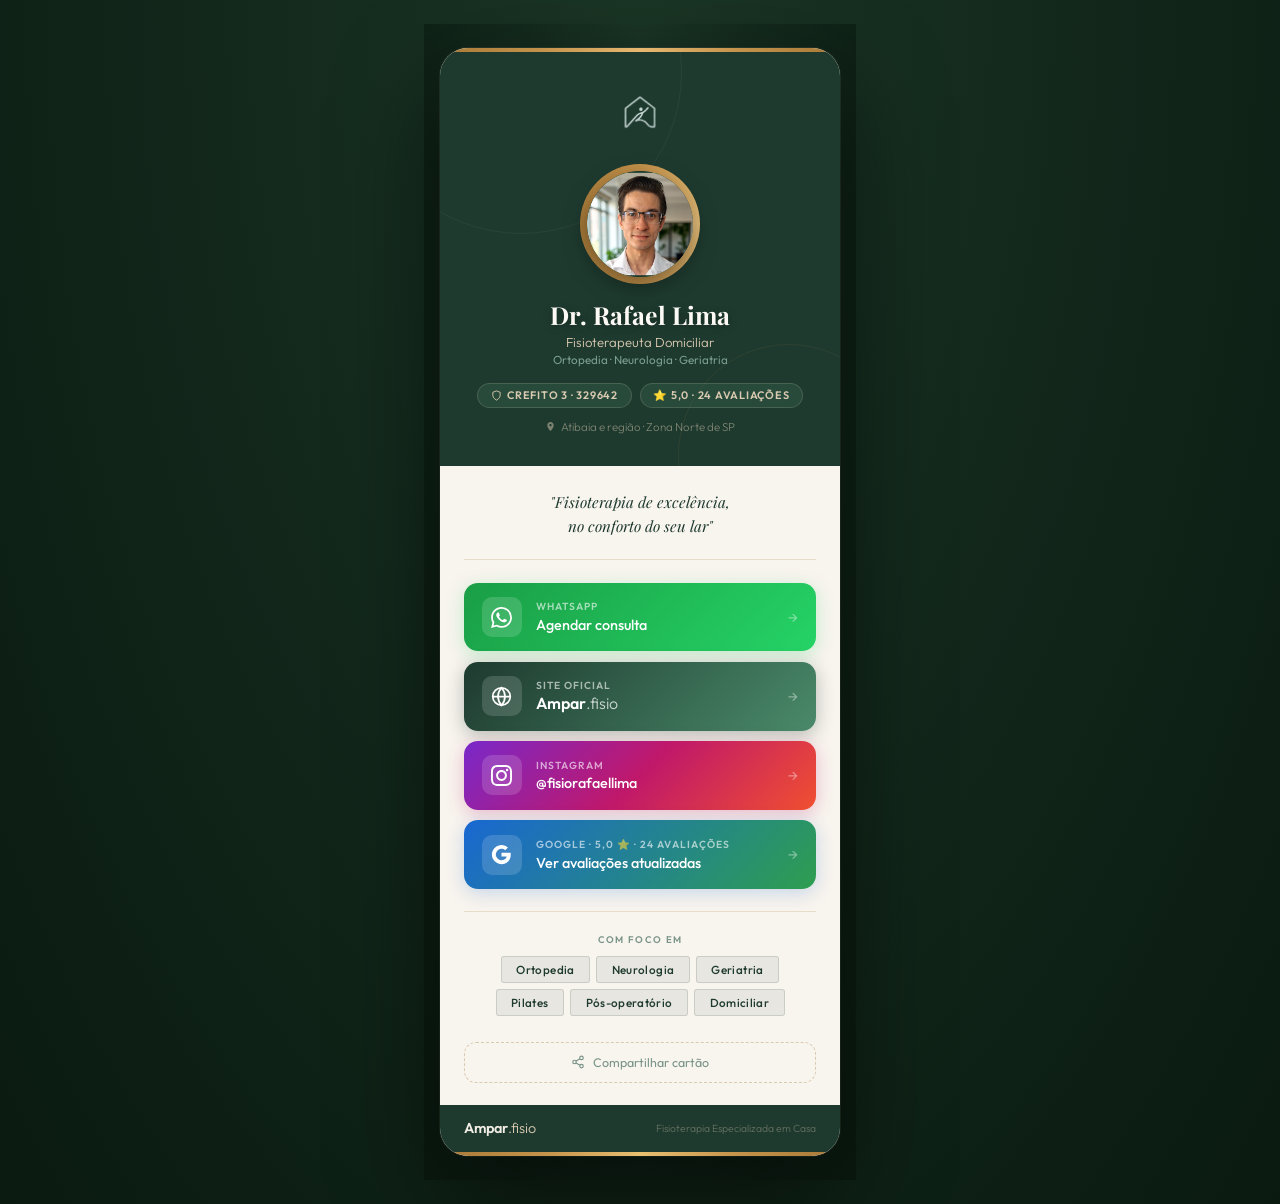
==== cartao.html @ 2c3168a8 "Rename cartao.html.html to cartao.html" ====
<!DOCTYPE html>
<html lang="pt-BR">
<head>
<meta charset="UTF-8">
<meta name="viewport" content="width=device-width, initial-scale=1.0, maximum-scale=1.0">
<title>Dr. Rafael Lima — Ampar.fisio</title>
<link href="https://fonts.googleapis.com/css2?family=Playfair+Display:ital,wght@0,400;0,700;1,400&family=Outfit:wght@300;400;500;600&display=swap" rel="stylesheet">
<style>
  :root {
    --forest:#1E3A2F; --forest-mid:#2A5040; --forest-light:#3D6B55;
    --sage:#7A9E8E; --sand:#D9C9B0; --sand-light:#E8DCCA;
    --cream:#F2EDE4; --cream-light:#F8F4EE; --white:#FDFAF6;
    --gold:#C4924A; --gold-dark:#A87A38;
    --ink:#18261E; --ink-mid:#3A5044; --ink-light:#7A9488;
  }
  *{box-sizing:border-box;margin:0;padding:0;-webkit-tap-highlight-color:transparent;}
  html,body{
    font-family:'Outfit',sans-serif;
    min-height:100vh;
    background:radial-gradient(ellipse at top,#1a3525 0%,#0a1a10 100%);
    display:flex;align-items:center;justify-content:center;
    padding:1.5rem 1rem;
  }

  .card{
    width:100%;max-width:400px;
    border-radius:28px;
    overflow:hidden;
    box-shadow:0 40px 100px rgba(0,0,0,0.55),0 0 0 1px rgba(217,201,176,0.1);
    background:var(--cream-light);
    animation:cardIn 0.6s cubic-bezier(0.16,1,0.3,1) forwards;
  }
  @keyframes cardIn{
    from{opacity:0;transform:translateY(24px) scale(0.97)}
    to{opacity:1;transform:translateY(0) scale(1)}
  }

  /* ── GOLD TOP ── */
  .gold-stripe{height:4px;background:linear-gradient(90deg,var(--gold-dark),var(--gold),#e8b870,var(--gold),var(--gold-dark));}

  /* ── HEADER ── */
  .header{
    background:var(--forest);
    padding:1.6rem 1.6rem 2rem;
    text-align:center;
    position:relative;overflow:hidden;
  }
  /* organic bg circles */
  .header::before{content:'';position:absolute;width:320px;height:320px;border-radius:50%;border:1.5px solid rgba(217,201,176,0.06);top:-140px;left:-80px;pointer-events:none;}
  .header::after{content:'';position:absolute;width:220px;height:220px;border-radius:50%;border:1px solid rgba(196,146,74,0.09);bottom:-100px;right:-60px;pointer-events:none;}

  /* Logo — real PNG, sem filtro para preservar cor original */
  .logo-wrap{
    display:flex;align-items:center;justify-content:center;gap:0.6rem;
    margin-bottom:1.4rem;position:relative;z-index:2;
  }
  .logo-name{
    font-family:'Outfit',sans-serif;
    font-size:1.2rem;font-weight:600;
    color:var(--cream);letter-spacing:-0.01em;
  }
  .logo-name span{font-weight:300;color:var(--sand);}
  .logo-img{
    height:68px;width:auto;
    /* Inverte para ficar legível sobre fundo escuro */

  }

  /* Avatar com foto real */
  .avatar-outer{
    position:relative;z-index:2;
    width:112px;height:112px;
    margin:0 auto 1.1rem;
  }
  .avatar-ring{
    position:absolute;inset:-4px;
    border-radius:50%;
    background:conic-gradient(var(--gold) 0deg,#e8c07a 90deg,var(--gold) 180deg,var(--gold-dark) 270deg,var(--gold) 360deg);
    animation:spin 8s linear infinite;
  }
  @keyframes spin{to{transform:rotate(360deg)}}
  .avatar-inner{
    position:absolute;inset:3px;
    border-radius:50%;
    overflow:hidden;
    background:var(--forest-mid);
    box-shadow:0 8px 24px rgba(0,0,0,0.4);
  }
  .avatar-inner img{
    width:100%;height:100%;
    object-fit:cover;
    object-position:center 5%;
    display:block;
  }

  .dr-name{
    font-family:'Playfair Display',serif;
    font-size:1.55rem;font-weight:700;
    color:var(--white);
    position:relative;z-index:2;
    margin-bottom:0.2rem;
    text-shadow:0 2px 8px rgba(0,0,0,0.3);
  }
  .dr-title{
    font-size:0.82rem;font-weight:300;
    color:var(--sand);
    position:relative;z-index:2;
    margin-bottom:0.12rem;
  }
  .dr-spec{
    font-size:0.73rem;font-weight:400;
    color:var(--sage);
    position:relative;z-index:2;
    margin-bottom:1rem;
  }

  .badges{display:flex;align-items:center;justify-content:center;gap:0.5rem;flex-wrap:wrap;position:relative;z-index:2;}
  .badge{
    display:inline-flex;align-items:center;gap:0.35rem;
    background:rgba(61,107,85,0.35);
    border:1px solid rgba(217,201,176,0.18);
    border-radius:20px;padding:0.28rem 0.8rem;
    font-size:0.68rem;font-weight:600;
    letter-spacing:0.07em;text-transform:uppercase;
    color:var(--sand);
  }
  .badge svg{width:11px;height:11px;}

  .location{
    display:flex;align-items:center;justify-content:center;gap:0.35rem;
    margin-top:0.7rem;
    font-size:0.72rem;font-weight:300;
    color:rgba(217,201,176,0.5);
    position:relative;z-index:2;
  }

  /* ── BODY ── */
  .body{padding:1.6rem 1.5rem;}

  .tagline{
    font-family:'Playfair Display',serif;
    font-style:italic;font-size:0.95rem;
    color:var(--forest);text-align:center;
    line-height:1.55;
    margin-bottom:1.4rem;padding-bottom:1.3rem;
    border-bottom:1px solid var(--sand-light);
  }

  /* ── BUTTONS ── */
  .btns{display:flex;flex-direction:column;gap:0.65rem;}
  .btn{
    display:flex;align-items:center;gap:0.9rem;
    padding:0.9rem 1.1rem;border-radius:14px;
    text-decoration:none;border:none;width:100%;text-align:left;
    cursor:pointer;
    transition:transform 0.18s ease,box-shadow 0.18s ease,filter 0.18s ease;
    -webkit-tap-highlight-color:transparent;
    position:relative;overflow:hidden;
  }
  .btn::after{
    content:'';
    position:absolute;inset:0;
    background:rgba(255,255,255,0);
    transition:background 0.15s;
  }
  .btn:active::after{background:rgba(255,255,255,0.12);}
  .btn:hover{transform:translateY(-2px);filter:brightness(1.06);}
  .btn:active{transform:scale(0.98);}

  .btn-wa{background:linear-gradient(135deg,#1a9e46,#25D366);box-shadow:0 4px 18px rgba(37,211,102,0.25);}
  .btn-site{background:linear-gradient(135deg,var(--forest),#4a8a6a);box-shadow:0 4px 18px rgba(30,58,47,0.3);}
  .btn-ig{background:linear-gradient(135deg,#7928ca,#c0186a,#f05030);box-shadow:0 4px 18px rgba(192,24,106,0.25);}
  .btn-gg{background:linear-gradient(135deg,#1967d2,#2e9e4f);box-shadow:0 4px 18px rgba(25,103,210,0.22);}

  .btn-icon{
    width:40px;height:40px;border-radius:10px;
    background:rgba(255,255,255,0.15);
    display:flex;align-items:center;justify-content:center;
    flex-shrink:0;
  }
  .btn-icon svg{width:21px;height:21px;}
  .btn-text{flex:1;}
  .btn-label{
    font-size:0.64rem;font-weight:600;
    letter-spacing:0.1em;text-transform:uppercase;
    color:rgba(255,255,255,0.6);
    display:block;margin-bottom:0.05rem;
  }
  .btn-val{font-size:0.9rem;font-weight:500;color:#fff;}
  .btn-arr{color:rgba(255,255,255,0.4);font-size:0.95rem;}

  /* ── SPECS ── */
  .specs{margin-top:1.4rem;padding-top:1.3rem;border-top:1px solid var(--sand-light);}
  .specs-lbl{
    font-size:0.6rem;font-weight:600;
    letter-spacing:0.14em;text-transform:uppercase;
    color:var(--ink-light);text-align:center;
    margin-bottom:0.7rem;
  }
  .specs-row{display:flex;flex-wrap:wrap;gap:0.4rem;justify-content:center;}
  .spec{
    background:rgba(30,58,47,0.07);
    border:1px solid rgba(30,58,47,0.15);
    color:var(--forest);
    font-size:0.73rem;font-weight:500;
    letter-spacing:0.03em;
    padding:0.3rem 0.9rem;border-radius:3px;
  }

  /* ── SHARE ── */
  .share-wrap{padding:0 1.5rem 1.4rem;}
  .share-btn{
    display:flex;align-items:center;justify-content:center;gap:0.45rem;
    width:100%;padding:0.75rem;
    background:none;border:1.5px dashed var(--sand);
    border-radius:12px;color:var(--ink-light);
    font-family:'Outfit',sans-serif;font-size:0.78rem;font-weight:400;
    cursor:pointer;
    transition:border-color 0.2s,color 0.2s,background 0.2s;
  }
  .share-btn:hover{border-color:var(--forest);color:var(--forest);background:rgba(30,58,47,0.04);}

  /* ── FOOTER ── */
  .footer{
    background:var(--forest);
    padding:0.9rem 1.5rem;
    display:flex;align-items:center;justify-content:space-between;
  }
  .footer-brand{font-family:'Outfit',sans-serif;font-size:0.9rem;font-weight:600;color:var(--cream);}
  .footer-brand span{font-weight:300;color:var(--sand);}
  .footer-copy{font-size:0.65rem;font-weight:300;color:rgba(217,201,176,0.38);}
  .gold-bottom{height:4px;background:linear-gradient(90deg,var(--gold-dark),var(--gold),#e8c070,var(--gold),var(--gold-dark));}

  /* ── TOAST ── */
  .toast{
    position:fixed;bottom:1.5rem;left:50%;
    transform:translateX(-50%) translateY(16px);
    background:var(--forest);color:var(--cream);
    padding:0.65rem 1.4rem;border-radius:10px;
    font-size:0.82rem;
    box-shadow:0 8px 24px rgba(0,0,0,0.3);
    opacity:0;pointer-events:none;
    transition:opacity 0.3s,transform 0.3s;
    z-index:999;white-space:nowrap;
  }
  .toast.show{opacity:1;transform:translateX(-50%) translateY(0);}

  .btn-val-brand{
    font-family:'Outfit',sans-serif;
    font-size:1rem;font-weight:600;color:#fff;display:block;
  }
  .btn-val-brand-light{font-weight:300;color:rgba(255,255,255,0.75);}

</style>
</head>
<body>
<div class="card">

  <div class="gold-stripe"></div>

  <div class="header">

    <!-- Logo real Ampar.fisio -->
    <div class="logo-wrap">
      <img class="logo-img" src="[data-uri]" alt="Ampar.fisio">
    </div>

    <!-- Foto real Dr. Rafael — rosto em destaque -->
    <div class="avatar-outer">
      <div class="avatar-ring"></div>
      <div class="avatar-inner">
        <img src="[data-uri]" alt="Dr. Rafael Lima">
      </div>
    </div>

    <h1 class="dr-name">Dr. Rafael Lima</h1>
    <p class="dr-title">Fisioterapeuta Domiciliar</p>
    <p class="dr-spec">Ortopedia · Neurologia · Geriatria</p>

    <div class="badges">
      <div class="badge">
        <svg viewBox="0 0 24 24" fill="none" stroke="currentColor" stroke-width="2"><path d="M12 22s8-4 8-10V5l-8-3-8 3v7c0 6 8 10 8 10z"/></svg>
        CREFITO 3 · 329642
      </div>
      <div class="badge">⭐ 5,0 · 24 avaliações</div>
    </div>

    <div class="location">
      <svg width="11" height="11" viewBox="0 0 24 24" fill="currentColor"><path d="M12 2C8.13 2 5 5.13 5 9c0 5.25 7 13 7 13s7-7.75 7-13c0-3.87-3.13-7-7-7zm0 9.5c-1.38 0-2.5-1.12-2.5-2.5s1.12-2.5 2.5-2.5 2.5 1.12 2.5 2.5-1.12 2.5-2.5 2.5z"/></svg>
      Atibaia e região · Zona Norte de SP
    </div>

  </div>

  <div class="body">

    <p class="tagline">"Fisioterapia de excelência,<br>no conforto do seu lar"</p>

    <div class="btns">

      <a href="https://wa.me/5511988791599?text=Ol%C3%A1%20Dr.%20Rafael%2C%20vim%20pelo%20seu%20cart%C3%A3o%20digital%20e%20gostaria%20de%20saber%20mais%20sobre%20o%20atendimento%20domiciliar."
         target="_blank" class="btn btn-wa">
        <div class="btn-icon">
          <svg viewBox="0 0 24 24" fill="white"><path d="M17.472 14.382c-.297-.149-1.758-.867-2.03-.967-.273-.099-.471-.148-.67.15-.197.297-.767.966-.94 1.164-.173.199-.347.223-.644.075-.297-.15-1.255-.463-2.39-1.475-.883-.788-1.48-1.761-1.653-2.059-.173-.297-.018-.458.13-.606.134-.133.298-.347.446-.52.149-.174.198-.298.298-.497.099-.198.05-.371-.025-.52-.075-.149-.669-1.612-.916-2.207-.242-.579-.487-.5-.669-.51-.173-.008-.371-.01-.57-.01-.198 0-.52.074-.792.372-.272.297-1.04 1.016-1.04 2.479 0 1.462 1.065 2.875 1.213 3.074.149.198 2.096 3.2 5.077 4.487.709.306 1.262.489 1.694.625.712.227 1.36.195 1.871.118.571-.085 1.758-.719 2.006-1.413.248-.694.248-1.289.173-1.413-.074-.124-.272-.198-.57-.347m-5.421 7.403h-.004a9.87 9.87 0 01-5.031-1.378l-.361-.214-3.741.982.998-3.648-.235-.374a9.86 9.86 0 01-1.51-5.26c.001-5.45 4.436-9.884 9.888-9.884 2.64 0 5.122 1.03 6.988 2.898a9.825 9.825 0 012.893 6.994c-.003 5.45-4.437 9.884-9.885 9.884m8.413-18.297A11.815 11.815 0 0012.05 0C5.495 0 .16 5.335.157 11.892c0 2.096.547 4.142 1.588 5.945L.057 24l6.305-1.654a11.882 11.882 0 005.683 1.448h.005c6.554 0 11.89-5.335 11.893-11.893a11.821 11.821 0 00-3.48-8.413z"/></svg>
        </div>
        <div class="btn-text">
          <span class="btn-label">WhatsApp</span>
          <span class="btn-val">Agendar consulta</span>
        </div>
        <span class="btn-arr">→</span>
      </a>

      <a href="https://122rafael.github.io/Ampar.fisio"
         target="_blank" class="btn btn-site">
        <div class="btn-icon">
          <svg viewBox="0 0 24 24" fill="none" stroke="white" stroke-width="2"><circle cx="12" cy="12" r="10"/><line x1="2" y1="12" x2="22" y2="12"/><path d="M12 2a15.3 15.3 0 0 1 4 10 15.3 15.3 0 0 1-4 10 15.3 15.3 0 0 1-4-10 15.3 15.3 0 0 1 4-10z"/></svg>
        </div>
        <div class="btn-text">
          <span class="btn-label">Site oficial</span>
          <span class="btn-val-brand">Ampar<span class="btn-val-brand-light">.fisio</span></span>
        </div>
        <span class="btn-arr">→</span>
      </a>

      <a href="https://www.instagram.com/fisiorafaellima"
         target="_blank" class="btn btn-ig">
        <div class="btn-icon">
          <svg viewBox="0 0 24 24" fill="white"><path d="M12 2.163c3.204 0 3.584.012 4.85.07 3.252.148 4.771 1.691 4.919 4.919.058 1.265.069 1.645.069 4.849 0 3.205-.012 3.584-.069 4.849-.149 3.225-1.664 4.771-4.919 4.919-1.266.058-1.644.07-4.85.07-3.204 0-3.584-.012-4.849-.07-3.26-.149-4.771-1.699-4.919-4.92-.058-1.265-.07-1.644-.07-4.849 0-3.204.013-3.583.07-4.849.149-3.227 1.664-4.771 4.919-4.919 1.266-.057 1.645-.069 4.849-.069zm0-2.163c-3.259 0-3.667.014-4.947.072-4.358.2-6.78 2.618-6.98 6.98-.059 1.281-.073 1.689-.073 4.948 0 3.259.014 3.668.072 4.948.2 4.358 2.618 6.78 6.98 6.98 1.281.058 1.689.072 4.948.072 3.259 0 3.668-.014 4.948-.072 4.354-.2 6.782-2.618 6.979-6.98.059-1.28.073-1.689.073-4.948 0-3.259-.014-3.667-.072-4.947-.196-4.354-2.617-6.78-6.979-6.98-1.281-.059-1.69-.073-4.949-.073zm0 5.838c-3.403 0-6.162 2.759-6.162 6.162s2.759 6.163 6.162 6.163 6.162-2.759 6.162-6.163c0-3.403-2.759-6.162-6.162-6.162zm0 10.162c-2.209 0-4-1.79-4-4 0-2.209 1.791-4 4-4s4 1.791 4 4c0 2.21-1.791 4-4 4zm6.406-11.845c-.796 0-1.441.645-1.441 1.44s.645 1.44 1.441 1.44c.795 0 1.439-.645 1.439-1.44s-.644-1.44-1.439-1.44z"/></svg>
        </div>
        <div class="btn-text">
          <span class="btn-label">Instagram</span>
          <span class="btn-val">@fisiorafaellima</span>
        </div>
        <span class="btn-arr">→</span>
      </a>

      <a href="https://www.google.com/search?q=Dr.+Rafael+Lima+Fisioterapia+Domiciliar+Especializada"
         target="_blank" class="btn btn-gg">
        <div class="btn-icon">
          <svg viewBox="0 0 24 24" fill="white"><path d="M22.56 12.25c0-.78-.07-1.53-.2-2.25H12v4.26h5.92c-.26 1.37-1.04 2.53-2.21 3.31v2.77h3.57c2.08-1.92 3.28-4.74 3.28-8.09z"/><path d="M12 23c2.97 0 5.46-.98 7.28-2.66l-3.57-2.77c-.98.66-2.23 1.06-3.71 1.06-2.86 0-5.29-1.93-6.16-4.53H2.18v2.84C3.99 20.53 7.7 23 12 23z"/><path d="M5.84 14.09c-.22-.66-.35-1.36-.35-2.09s.13-1.43.35-2.09V7.07H2.18C1.43 8.55 1 10.22 1 12s.43 3.45 1.18 4.93l2.85-2.22.81-.62z"/><path d="M12 5.38c1.62 0 3.06.56 4.21 1.64l3.15-3.15C17.45 2.09 14.97 1 12 1 7.7 1 3.99 3.47 2.18 7.07l3.66 2.84c.87-2.6 3.3-4.53 6.16-4.53z"/></svg>
        </div>
        <div class="btn-text">
          <span class="btn-label">Google · 5,0 ⭐ · 24 avaliações</span>
          <span class="btn-val">Ver avaliações atualizadas</span>
        </div>
        <span class="btn-arr">→</span>
      </a>

    </div>

    <div class="specs">
      <p class="specs-lbl">Com foco em</p>
      <div class="specs-row">
        <span class="spec">Ortopedia</span>
        <span class="spec">Neurologia</span>
        <span class="spec">Geriatria</span>
        <span class="spec">Pilates</span>
        <span class="spec">Pós-operatório</span>
        <span class="spec">Domiciliar</span>
      </div>
    </div>

  </div>

  <div class="share-wrap">
    <button class="share-btn" onclick="share()">
      <svg width="14" height="14" viewBox="0 0 24 24" fill="none" stroke="currentColor" stroke-width="2"><circle cx="18" cy="5" r="3"/><circle cx="6" cy="12" r="3"/><circle cx="18" cy="19" r="3"/><line x1="8.59" y1="13.51" x2="15.42" y2="17.49"/><line x1="15.41" y1="6.51" x2="8.59" y2="10.49"/></svg>
      Compartilhar cartão
    </button>
  </div>

  <div class="footer">
    <span class="footer-brand">Ampar<span>.fisio</span></span>
    <span class="footer-copy">Fisioterapia Especializada em Casa</span>
  </div>
  <div class="gold-bottom"></div>

</div>

<div class="toast" id="toast">✓ Copiado!</div>

<script>
function share(){
  var text = 'Dr. Rafael Lima — Ampar.fisio\nFisioterapia domiciliar especializada em Ortopedia\nAtibaia · Zona Norte de SP\n\nWhatsApp: (11) 98879-1599\nInstagram: @fisiorafaellima';
  if(navigator.share){
    navigator.share({title:'Dr. Rafael Lima — Ampar.fisio', text:text});
  } else if(navigator.clipboard){
    navigator.clipboard.writeText(text).then(function(){
      var t=document.getElementById('toast');
      t.classList.add('show');
      setTimeout(function(){t.classList.remove('show');},2200);
    });
  }
}
</script>
</body>
</html>
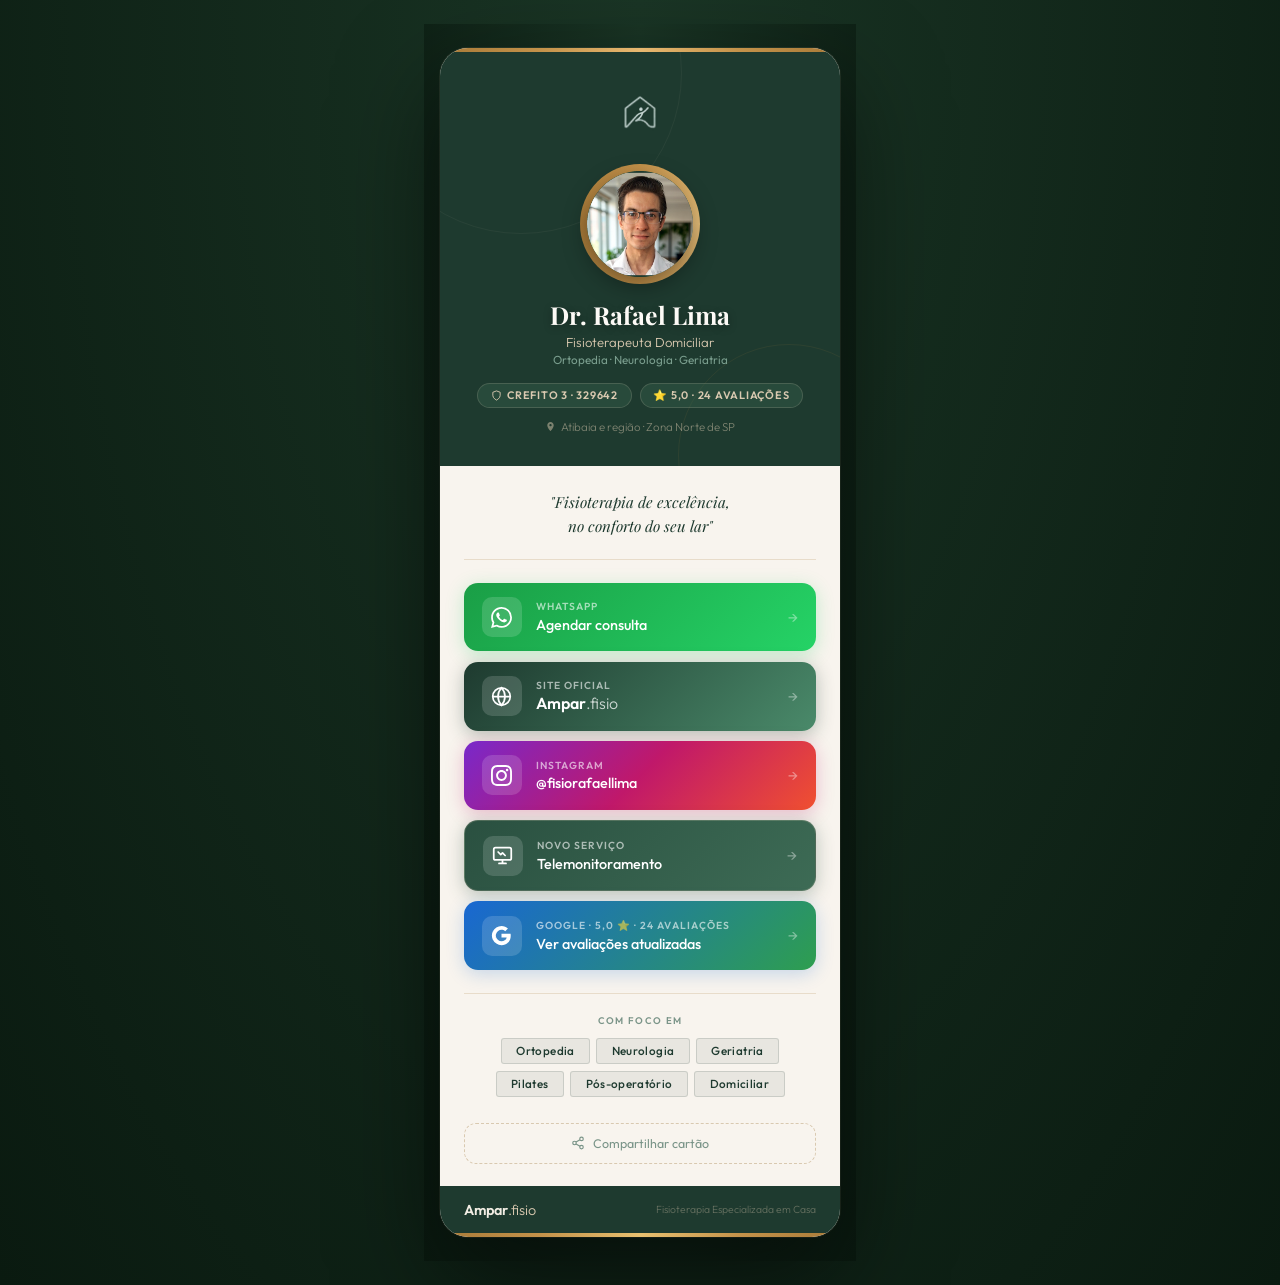
==== commit a2b0c788: "Add files via upload" ====
--- a/cartao.html
+++ b/cartao.html
@@ -251,6 +251,60 @@
   }
   .btn-val-brand-light{font-weight:300;color:rgba(255,255,255,0.75);}
 
+
+  /* ── SHARE MODAL ── */
+  .share-modal-overlay{
+    position:fixed;inset:0;z-index:9999;
+    background:rgba(0,0,0,0.55);backdrop-filter:blur(6px);
+    display:flex;align-items:flex-end;justify-content:center;
+    padding:1rem;
+    opacity:0;pointer-events:none;
+    transition:opacity 0.25s ease;
+  }
+  .share-modal-overlay.open{opacity:1;pointer-events:all;}
+
+  .share-modal-box{
+    background:var(--white);
+    border-radius:20px 20px 16px 16px;
+    padding:1.8rem 1.5rem 1.5rem;
+    width:100%;max-width:400px;
+    box-shadow:0 -8px 40px rgba(0,0,0,0.2);
+    transform:translateY(20px);
+    transition:transform 0.3s ease;
+  }
+  .share-modal-overlay.open .share-modal-box{transform:translateY(0);}
+
+  .share-modal-title{
+    font-family:'Playfair Display',serif;
+    font-size:1.15rem;font-weight:700;
+    color:var(--forest);text-align:center;margin-bottom:0.3rem;
+  }
+  .share-modal-sub{
+    font-size:0.75rem;font-weight:300;
+    color:var(--ink-light);text-align:center;margin-bottom:1.4rem;
+  }
+
+  .share-opt{
+    display:flex;align-items:center;justify-content:center;gap:0.7rem;
+    width:100%;padding:0.9rem;border-radius:12px;
+    font-family:'Outfit',sans-serif;font-size:0.9rem;font-weight:500;
+    border:none;cursor:pointer;margin-bottom:0.6rem;
+    transition:opacity 0.2s,transform 0.15s;
+  }
+  .share-opt:active{transform:scale(0.98);opacity:0.85;}
+
+  .share-opt-wa{background:linear-gradient(135deg,#1a9e46,#25D366);color:#fff;box-shadow:0 4px 16px rgba(37,211,102,0.25);}
+  .share-opt-copy{background:var(--cream-light);color:var(--forest);border:1.5px solid var(--sand-light);}
+  .share-opt-cancel{background:none;color:var(--ink-light);font-size:0.82rem;font-weight:400;margin-bottom:0;}
+
+
+  .btn-tele{
+    background:linear-gradient(135deg,#2A5040,#3D6B55);
+    box-shadow:0 4px 18px rgba(42,80,64,0.3);
+    border:1px solid rgba(217,201,176,0.2);
+  }
+  .btn-tele:hover{box-shadow:0 8px 28px rgba(42,80,64,0.4);}
+
 </style>
 </head>
 <body>
@@ -330,6 +384,19 @@
         <div class="btn-text">
           <span class="btn-label">Instagram</span>
           <span class="btn-val">@fisiorafaellima</span>
+        </div>
+        <span class="btn-arr">→</span>
+      </a>
+
+      <!-- Telemonitoramento -->
+      <a href="https://122rafael.github.io/Ampar.fisio/telemonitoramento.html"
+         target="_blank" class="btn btn-tele">
+        <div class="btn-icon">
+          <svg viewBox="0 0 24 24" fill="none" stroke="white" stroke-width="2" stroke-linecap="round" stroke-linejoin="round"><rect x="2" y="3" width="20" height="14" rx="2"/><path d="M8 21h8M12 17v4"/><path d="M7 8l3 3 2-2 3 3"/></svg>
+        </div>
+        <div class="btn-text">
+          <span class="btn-label">Novo serviço</span>
+          <span class="btn-val">Telemonitoramento</span>
         </div>
         <span class="btn-arr">→</span>
       </a>
@@ -393,5 +460,28 @@
   }
 }
 </script>
+
+<!-- SHARE MODAL -->
+<div id="share-modal" class="share-modal-overlay">
+  <div class="share-modal-box">
+    <p class="share-modal-title">Compartilhar cartão</p>
+    <p class="share-modal-sub">O preview aparece automaticamente no WhatsApp</p>
+
+    <button id="wa-share-btn" class="share-opt share-opt-wa">
+      <svg width="22" height="22" viewBox="0 0 24 24" fill="white"><path d="M17.472 14.382c-.297-.149-1.758-.867-2.03-.967-.273-.099-.471-.148-.67.15-.197.297-.767.966-.94 1.164-.173.199-.347.223-.644.075-.297-.15-1.255-.463-2.39-1.475-.883-.788-1.48-1.761-1.653-2.059-.173-.297-.018-.458.13-.606.134-.133.298-.347.446-.52.149-.174.198-.298.298-.497.099-.198.05-.371-.025-.52-.075-.149-.669-1.612-.916-2.207-.242-.579-.487-.5-.669-.51-.173-.008-.371-.01-.57-.01-.198 0-.52.074-.792.372-.272.297-1.04 1.016-1.04 2.479 0 1.462 1.065 2.875 1.213 3.074.149.198 2.096 3.2 5.077 4.487.709.306 1.262.489 1.694.625.712.227 1.36.195 1.871.118.571-.085 1.758-.719 2.006-1.413.248-.694.248-1.289.173-1.413-.074-.124-.272-.198-.57-.347m-5.421 7.403h-.004a9.87 9.87 0 01-5.031-1.378l-.361-.214-3.741.982.998-3.648-.235-.374a9.86 9.86 0 01-1.51-5.26c.001-5.45 4.436-9.884 9.888-9.884 2.64 0 5.122 1.03 6.988 2.898a9.825 9.825 0 012.893 6.994c-.003 5.45-4.437 9.884-9.885 9.884m8.413-18.297A11.815 11.815 0 0012.05 0C5.495 0 .16 5.335.157 11.892c0 2.096.547 4.142 1.588 5.945L.057 24l6.305-1.654a11.882 11.882 0 005.683 1.448h.005c6.554 0 11.89-5.335 11.893-11.893a11.821 11.821 0 00-3.48-8.413z"/></svg>
+      Enviar pelo WhatsApp
+    </button>
+
+    <button id="copy-share-btn" class="share-opt share-opt-copy">
+      <svg width="20" height="20" viewBox="0 0 24 24" fill="none" stroke="currentColor" stroke-width="2"><rect x="9" y="9" width="13" height="13" rx="2"/><path d="M5 15H4a2 2 0 0 1-2-2V4a2 2 0 0 1 2-2h9a2 2 0 0 1 2 2v1"/></svg>
+      Copiar link
+    </button>
+
+    <button id="close-share-btn" class="share-opt share-opt-cancel">
+      Cancelar
+    </button>
+  </div>
+</div>
+
 </body>
-</html>
+</html>
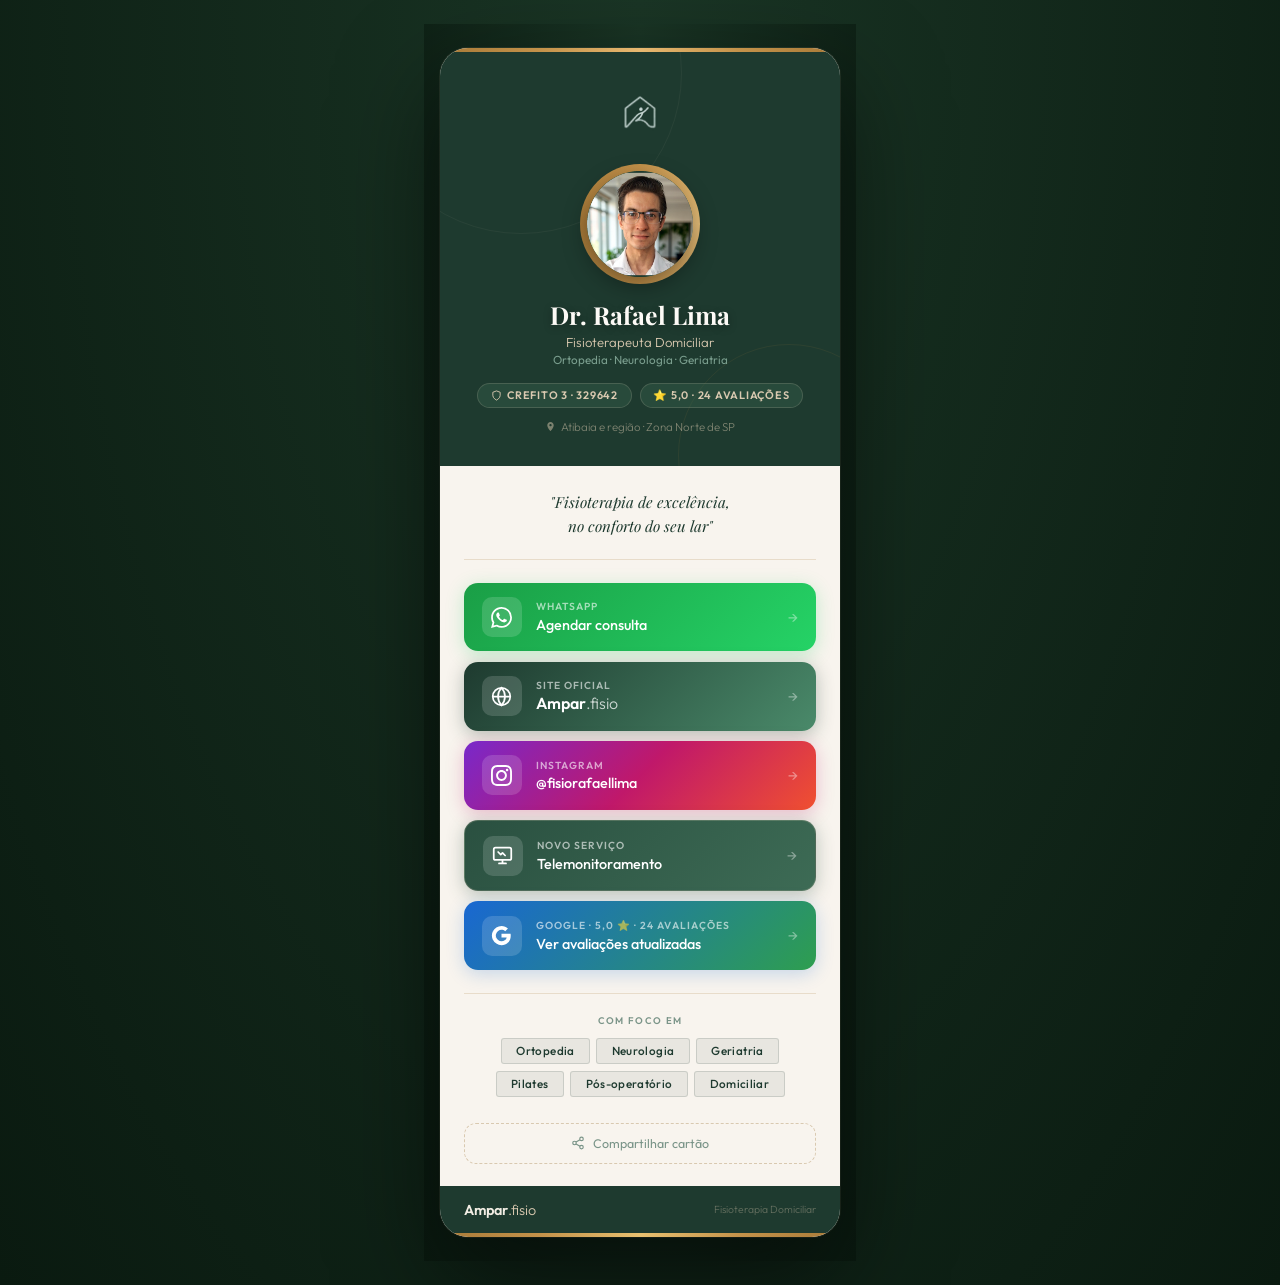
==== commit 15ab7cd0: "Remove "especialista" wording from site and enable design plugins - Replace especialista/especializa" ====
--- a/cartao.html
+++ b/cartao.html
@@ -401,7 +401,7 @@
         <span class="btn-arr">→</span>
       </a>
 
-      <a href="https://www.google.com/search?q=Dr.+Rafael+Lima+Fisioterapia+Domiciliar+Especializada"
+      <a href="https://www.google.com/search?q=Dr.+Rafael+Lima+Fisioterapia+Domiciliar"
          target="_blank" class="btn btn-gg">
         <div class="btn-icon">
           <svg viewBox="0 0 24 24" fill="white"><path d="M22.56 12.25c0-.78-.07-1.53-.2-2.25H12v4.26h5.92c-.26 1.37-1.04 2.53-2.21 3.31v2.77h3.57c2.08-1.92 3.28-4.74 3.28-8.09z"/><path d="M12 23c2.97 0 5.46-.98 7.28-2.66l-3.57-2.77c-.98.66-2.23 1.06-3.71 1.06-2.86 0-5.29-1.93-6.16-4.53H2.18v2.84C3.99 20.53 7.7 23 12 23z"/><path d="M5.84 14.09c-.22-.66-.35-1.36-.35-2.09s.13-1.43.35-2.09V7.07H2.18C1.43 8.55 1 10.22 1 12s.43 3.45 1.18 4.93l2.85-2.22.81-.62z"/><path d="M12 5.38c1.62 0 3.06.56 4.21 1.64l3.15-3.15C17.45 2.09 14.97 1 12 1 7.7 1 3.99 3.47 2.18 7.07l3.66 2.84c.87-2.6 3.3-4.53 6.16-4.53z"/></svg>
@@ -438,7 +438,7 @@
 
   <div class="footer">
     <span class="footer-brand">Ampar<span>.fisio</span></span>
-    <span class="footer-copy">Fisioterapia Especializada em Casa</span>
+    <span class="footer-copy">Fisioterapia Domiciliar</span>
   </div>
   <div class="gold-bottom"></div>
 
@@ -448,7 +448,7 @@
 
 <script>
 function share(){
-  var text = 'Dr. Rafael Lima — Ampar.fisio\nFisioterapia domiciliar especializada em Ortopedia\nAtibaia · Zona Norte de SP\n\nWhatsApp: (11) 98879-1599\nInstagram: @fisiorafaellima';
+  var text = 'Dr. Rafael Lima — Ampar.fisio\nFisioterapia domiciliar com foco em Ortopedia\nAtibaia · Zona Norte de SP\n\nWhatsApp: (11) 98879-1599\nInstagram: @fisiorafaellima';
   if(navigator.share){
     navigator.share({title:'Dr. Rafael Lima — Ampar.fisio', text:text});
   } else if(navigator.clipboard){
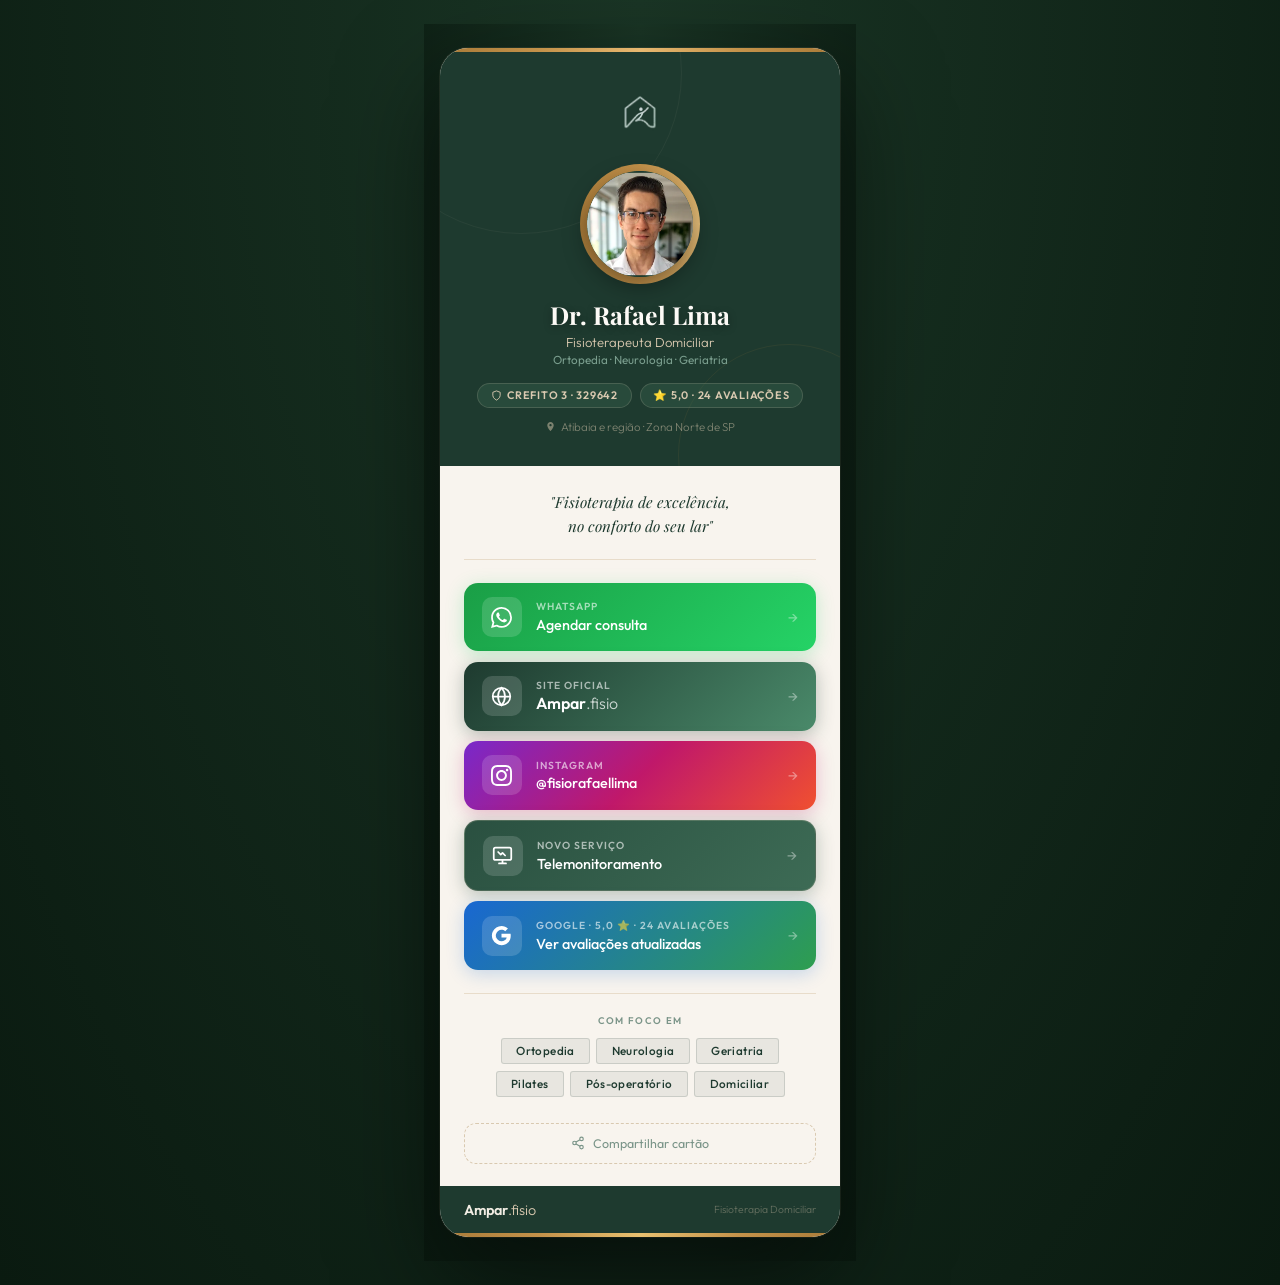
==== commit 8c578aa1: "Speed up site and fix Google Ads tracking - Move 15 embedded base64 images into img/ as compressed W" ====
--- a/cartao.html
+++ b/cartao.html
@@ -316,14 +316,14 @@
 
     <!-- Logo real Ampar.fisio -->
     <div class="logo-wrap">
-      <img class="logo-img" src="[data-uri]" alt="Ampar.fisio">
+      <img class="logo-img" src="img/logo-ampar-70.webp" alt="Ampar.fisio">
     </div>
 
     <!-- Foto real Dr. Rafael — rosto em destaque -->
     <div class="avatar-outer">
       <div class="avatar-ring"></div>
       <div class="avatar-inner">
-        <img src="[data-uri]" alt="Dr. Rafael Lima">
+        <img src="img/dr-rafael-lima-cartao.webp" alt="Dr. Rafael Lima">
       </div>
     </div>
 
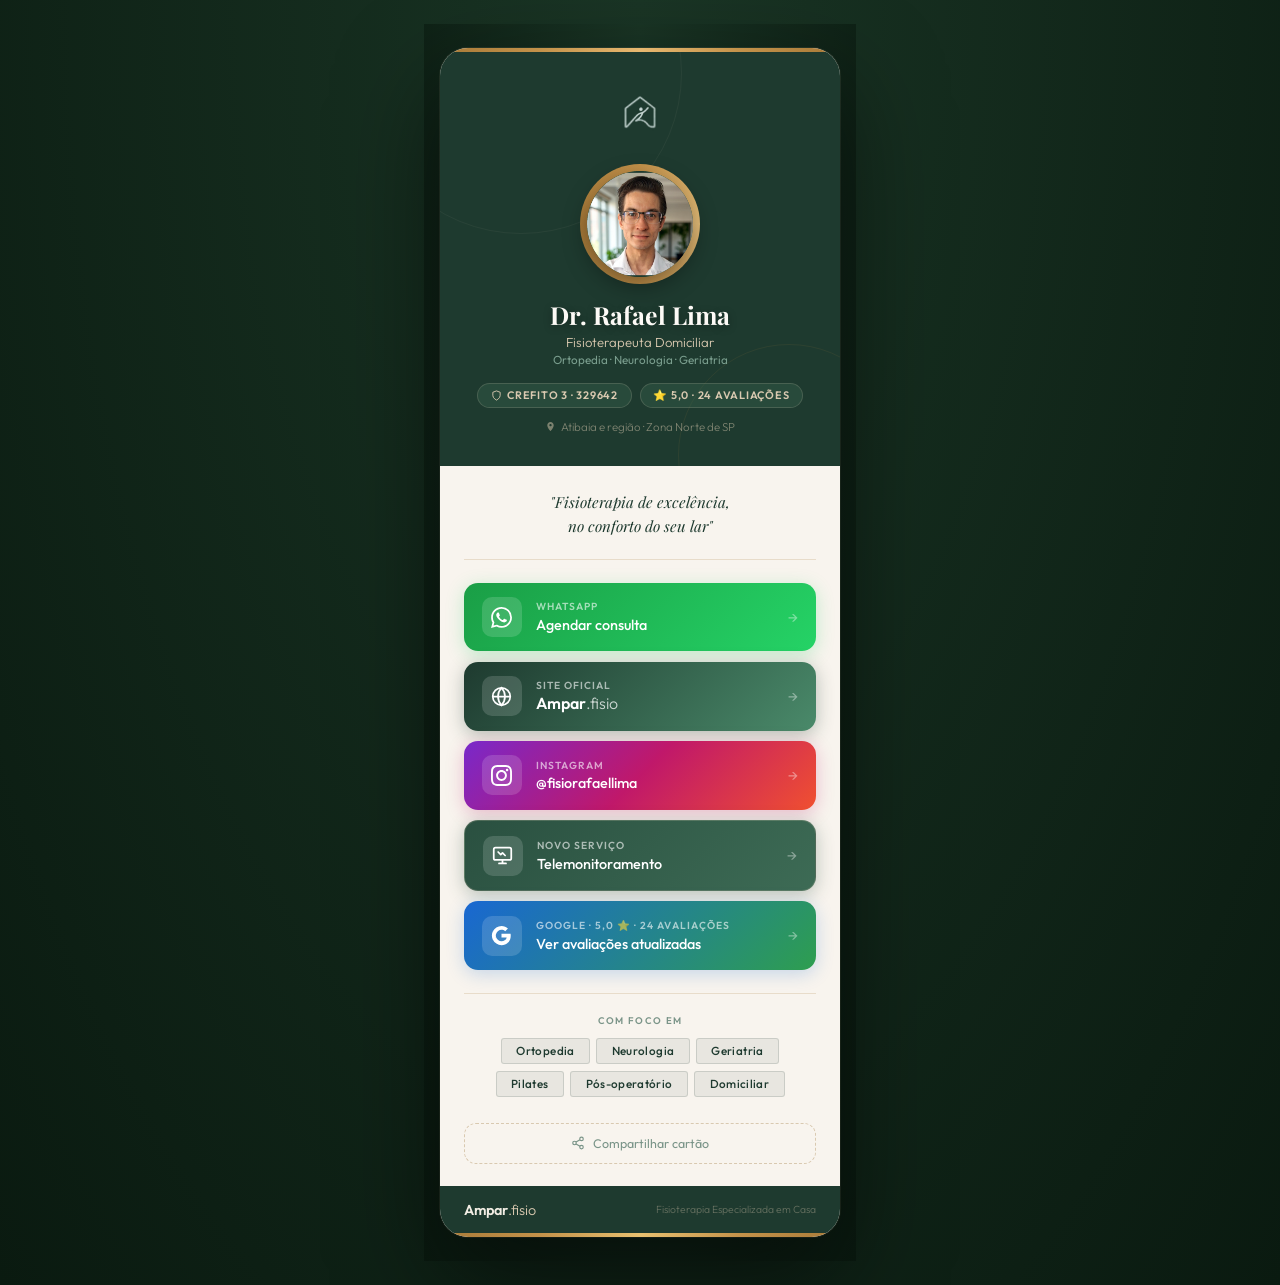
==== commit 9c30aabe: "Track WhatsApp, phone and Instagram clicks on all pages Move GA4 (G-QHZ48VES93) and Google Ads (AW-1" ====
--- a/cartao.html
+++ b/cartao.html
@@ -1,6 +1,9 @@
 <!DOCTYPE html>
 <html lang="pt-BR">
 <head>
+  <!-- Google tag (gtag.js): GA4 + Google Ads, configured in analytics.js -->
+  <script async src="https://www.googletagmanager.com/gtag/js?id=G-QHZ48VES93"></script>
+  <script src="analytics.js"></script>
 <meta charset="UTF-8">
 <meta name="viewport" content="width=device-width, initial-scale=1.0, maximum-scale=1.0">
 <title>Dr. Rafael Lima — Ampar.fisio</title>
@@ -316,14 +319,14 @@
 
     <!-- Logo real Ampar.fisio -->
     <div class="logo-wrap">
-      <img class="logo-img" src="img/logo-ampar-70.webp" alt="Ampar.fisio">
+      <img class="logo-img" src="[data-uri]" alt="Ampar.fisio">
     </div>
 
     <!-- Foto real Dr. Rafael — rosto em destaque -->
     <div class="avatar-outer">
       <div class="avatar-ring"></div>
       <div class="avatar-inner">
-        <img src="img/dr-rafael-lima-cartao.webp" alt="Dr. Rafael Lima">
+        <img src="[data-uri]" alt="Dr. Rafael Lima">
       </div>
     </div>
 
@@ -401,7 +404,7 @@
         <span class="btn-arr">→</span>
       </a>
 
-      <a href="https://www.google.com/search?q=Dr.+Rafael+Lima+Fisioterapia+Domiciliar"
+      <a href="https://www.google.com/search?q=Dr.+Rafael+Lima+Fisioterapia+Domiciliar+Especializada"
          target="_blank" class="btn btn-gg">
         <div class="btn-icon">
           <svg viewBox="0 0 24 24" fill="white"><path d="M22.56 12.25c0-.78-.07-1.53-.2-2.25H12v4.26h5.92c-.26 1.37-1.04 2.53-2.21 3.31v2.77h3.57c2.08-1.92 3.28-4.74 3.28-8.09z"/><path d="M12 23c2.97 0 5.46-.98 7.28-2.66l-3.57-2.77c-.98.66-2.23 1.06-3.71 1.06-2.86 0-5.29-1.93-6.16-4.53H2.18v2.84C3.99 20.53 7.7 23 12 23z"/><path d="M5.84 14.09c-.22-.66-.35-1.36-.35-2.09s.13-1.43.35-2.09V7.07H2.18C1.43 8.55 1 10.22 1 12s.43 3.45 1.18 4.93l2.85-2.22.81-.62z"/><path d="M12 5.38c1.62 0 3.06.56 4.21 1.64l3.15-3.15C17.45 2.09 14.97 1 12 1 7.7 1 3.99 3.47 2.18 7.07l3.66 2.84c.87-2.6 3.3-4.53 6.16-4.53z"/></svg>
@@ -438,7 +441,7 @@
 
   <div class="footer">
     <span class="footer-brand">Ampar<span>.fisio</span></span>
-    <span class="footer-copy">Fisioterapia Domiciliar</span>
+    <span class="footer-copy">Fisioterapia Especializada em Casa</span>
   </div>
   <div class="gold-bottom"></div>
 
@@ -448,7 +451,7 @@
 
 <script>
 function share(){
-  var text = 'Dr. Rafael Lima — Ampar.fisio\nFisioterapia domiciliar com foco em Ortopedia\nAtibaia · Zona Norte de SP\n\nWhatsApp: (11) 98879-1599\nInstagram: @fisiorafaellima';
+  var text = 'Dr. Rafael Lima — Ampar.fisio\nFisioterapia domiciliar especializada em Ortopedia\nAtibaia · Zona Norte de SP\n\nWhatsApp: (11) 98879-1599\nInstagram: @fisiorafaellima';
   if(navigator.share){
     navigator.share({title:'Dr. Rafael Lima — Ampar.fisio', text:text});
   } else if(navigator.clipboard){
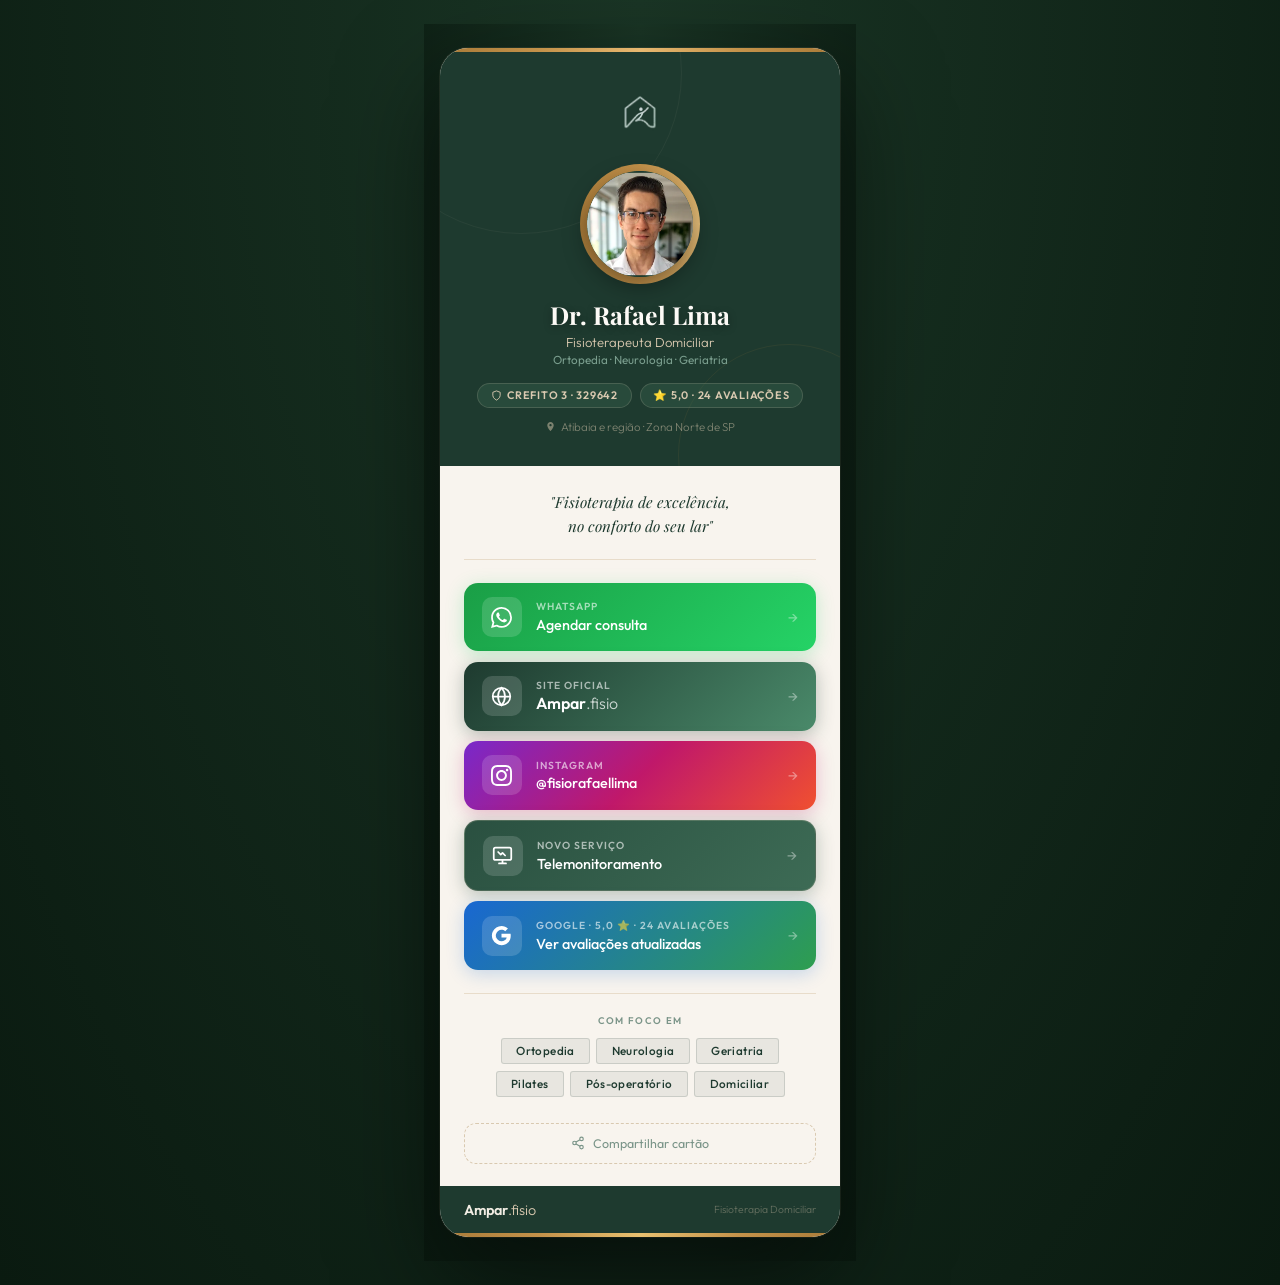
==== commit b7fec7d4: "Merge main into claude/google-captacao-negocio-d3xwln Resolve index.html conflict: keep the shared a" ====
--- a/cartao.html
+++ b/cartao.html
@@ -319,14 +319,14 @@
 
     <!-- Logo real Ampar.fisio -->
     <div class="logo-wrap">
-      <img class="logo-img" src="[data-uri]" alt="Ampar.fisio">
+      <img class="logo-img" src="img/logo-ampar-70.webp" alt="Ampar.fisio">
     </div>
 
     <!-- Foto real Dr. Rafael — rosto em destaque -->
     <div class="avatar-outer">
       <div class="avatar-ring"></div>
       <div class="avatar-inner">
-        <img src="[data-uri]" alt="Dr. Rafael Lima">
+        <img src="img/dr-rafael-lima-cartao.webp" alt="Dr. Rafael Lima">
       </div>
     </div>
 
@@ -404,7 +404,7 @@
         <span class="btn-arr">→</span>
       </a>
 
-      <a href="https://www.google.com/search?q=Dr.+Rafael+Lima+Fisioterapia+Domiciliar+Especializada"
+      <a href="https://www.google.com/search?q=Dr.+Rafael+Lima+Fisioterapia+Domiciliar"
          target="_blank" class="btn btn-gg">
         <div class="btn-icon">
           <svg viewBox="0 0 24 24" fill="white"><path d="M22.56 12.25c0-.78-.07-1.53-.2-2.25H12v4.26h5.92c-.26 1.37-1.04 2.53-2.21 3.31v2.77h3.57c2.08-1.92 3.28-4.74 3.28-8.09z"/><path d="M12 23c2.97 0 5.46-.98 7.28-2.66l-3.57-2.77c-.98.66-2.23 1.06-3.71 1.06-2.86 0-5.29-1.93-6.16-4.53H2.18v2.84C3.99 20.53 7.7 23 12 23z"/><path d="M5.84 14.09c-.22-.66-.35-1.36-.35-2.09s.13-1.43.35-2.09V7.07H2.18C1.43 8.55 1 10.22 1 12s.43 3.45 1.18 4.93l2.85-2.22.81-.62z"/><path d="M12 5.38c1.62 0 3.06.56 4.21 1.64l3.15-3.15C17.45 2.09 14.97 1 12 1 7.7 1 3.99 3.47 2.18 7.07l3.66 2.84c.87-2.6 3.3-4.53 6.16-4.53z"/></svg>
@@ -441,7 +441,7 @@
 
   <div class="footer">
     <span class="footer-brand">Ampar<span>.fisio</span></span>
-    <span class="footer-copy">Fisioterapia Especializada em Casa</span>
+    <span class="footer-copy">Fisioterapia Domiciliar</span>
   </div>
   <div class="gold-bottom"></div>
 
@@ -451,7 +451,7 @@
 
 <script>
 function share(){
-  var text = 'Dr. Rafael Lima — Ampar.fisio\nFisioterapia domiciliar especializada em Ortopedia\nAtibaia · Zona Norte de SP\n\nWhatsApp: (11) 98879-1599\nInstagram: @fisiorafaellima';
+  var text = 'Dr. Rafael Lima — Ampar.fisio\nFisioterapia domiciliar com foco em Ortopedia\nAtibaia · Zona Norte de SP\n\nWhatsApp: (11) 98879-1599\nInstagram: @fisiorafaellima';
   if(navigator.share){
     navigator.share({title:'Dr. Rafael Lima — Ampar.fisio', text:text});
   } else if(navigator.clipboard){
